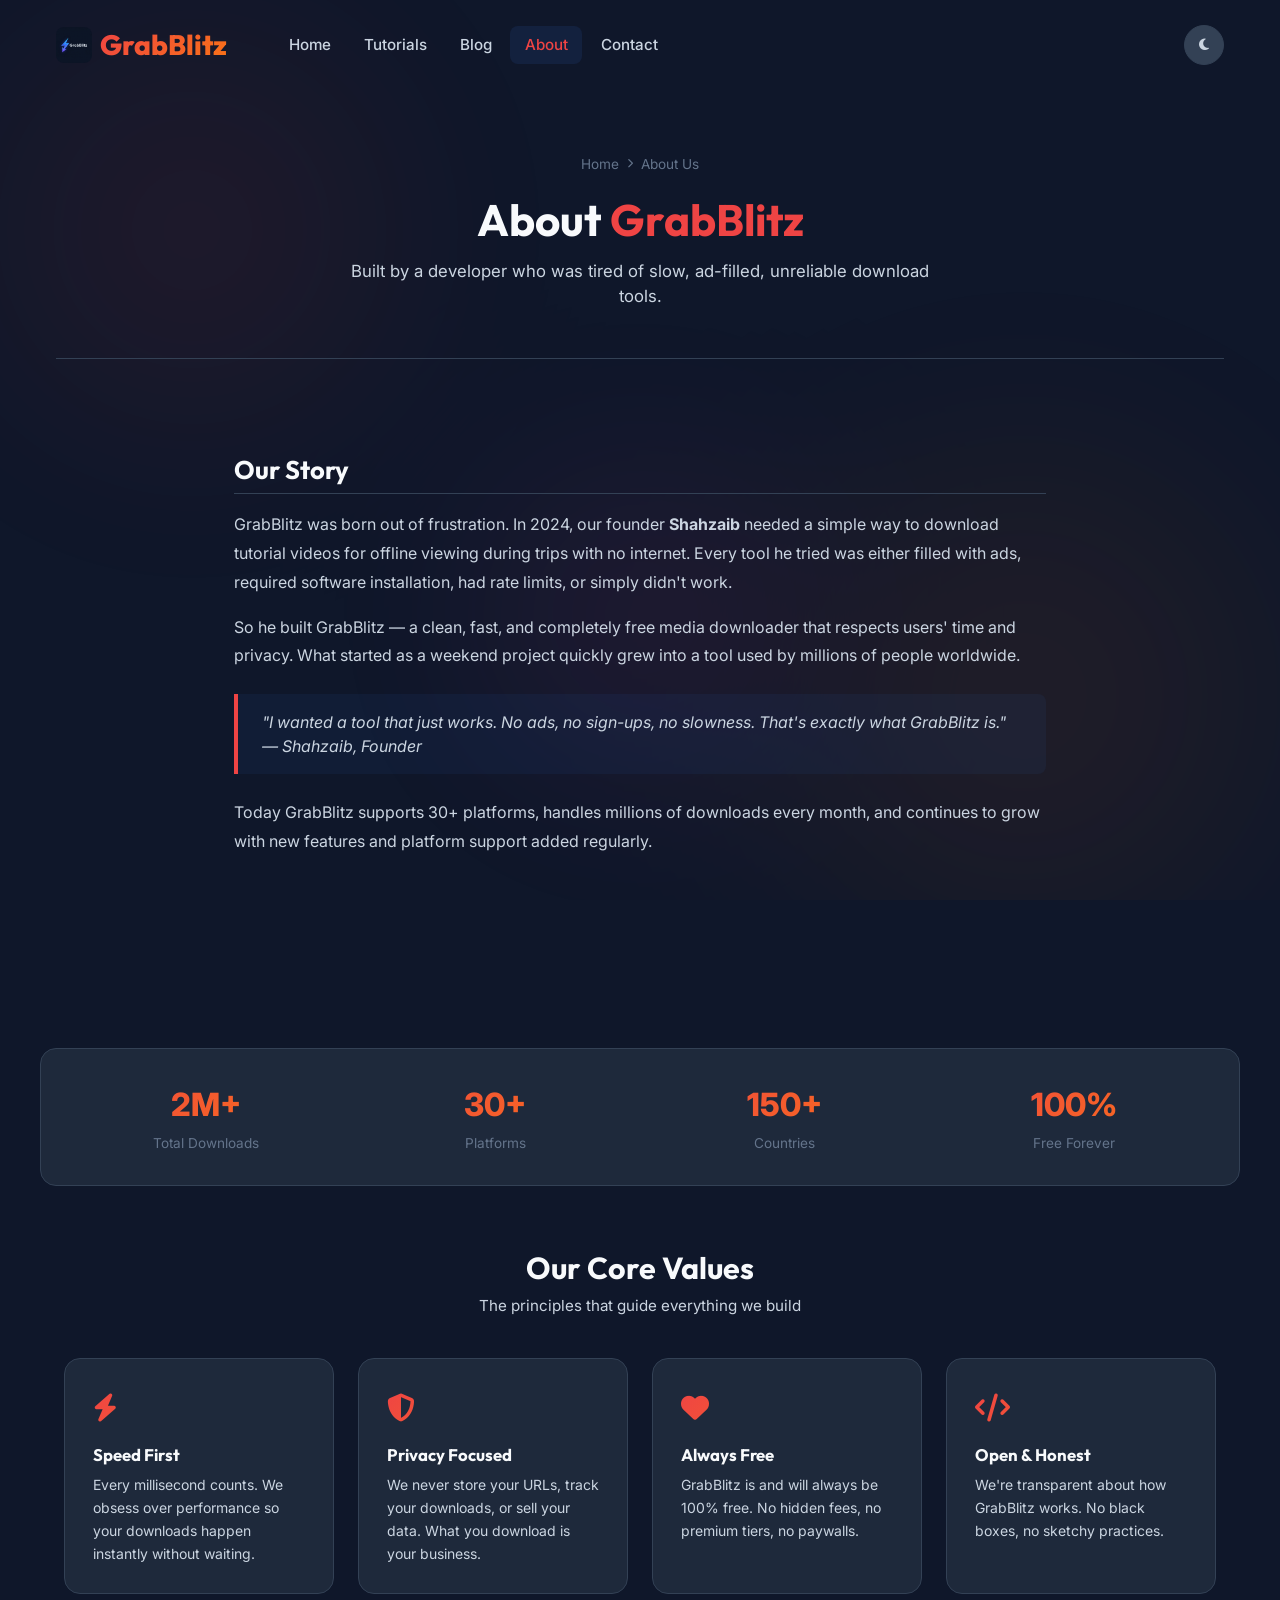
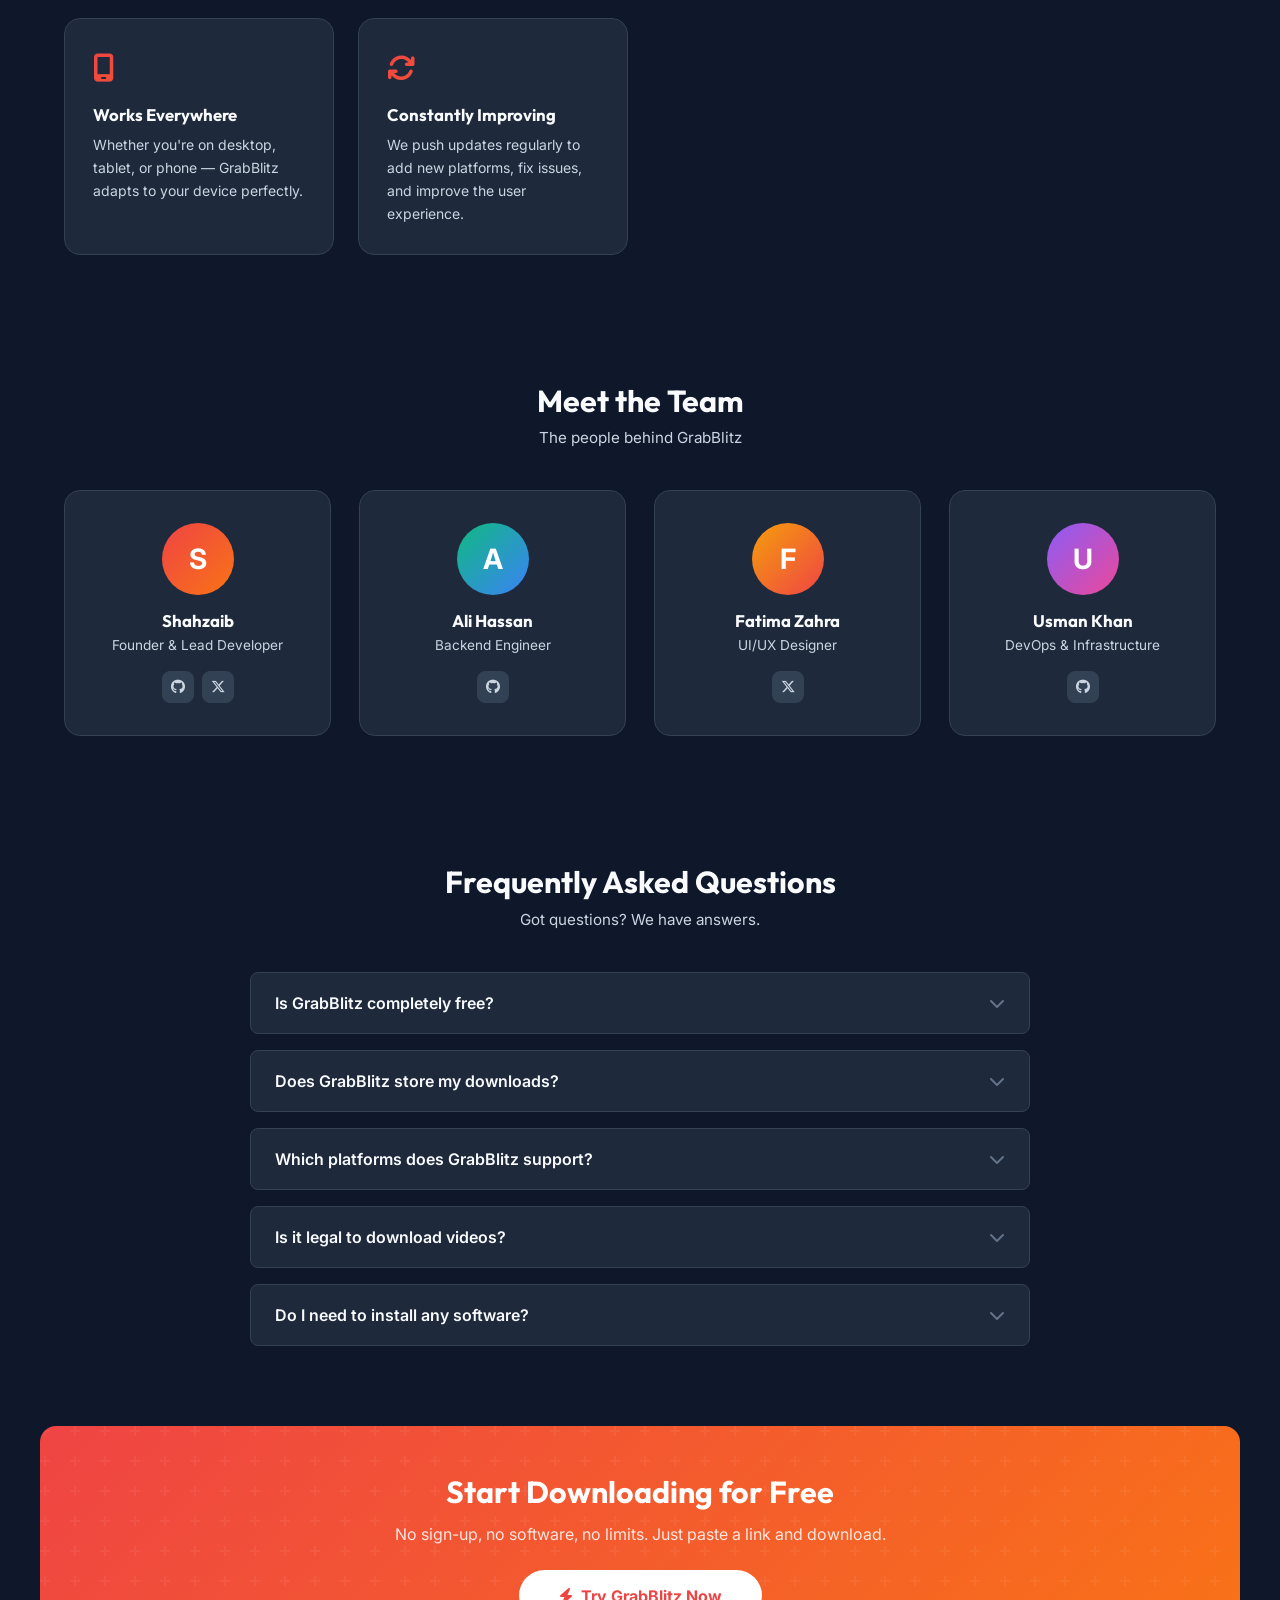
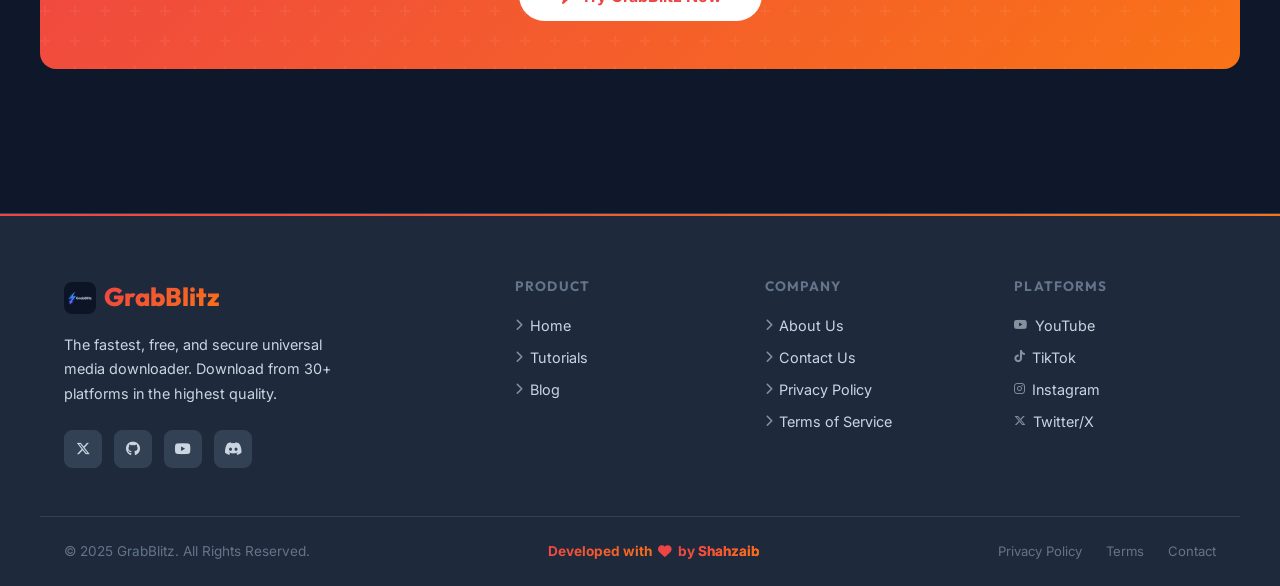
==== client/about.html @ cf0b926b "Initial commit for GrabBlitz" ====
﻿<!DOCTYPE html>
<html lang="en" data-theme="dark">
<head>
    <meta charset="UTF-8">
    <meta name="viewport" content="width=device-width, initial-scale=1.0">
    <meta name="theme-color" content="#0f172a">
    <title>About Us - GrabBlitz | Our Story & Team</title>
    <link rel="icon" type="image/png" href="assets/images/logo.png">
    <meta name="description" content="Learn about GrabBlitz — the team behind the fastest universal media downloader. Our mission, values, and the story of how we built it.">
    <link rel="preconnect" href="https://fonts.googleapis.com">
    <link rel="preconnect" href="https://fonts.gstatic.com" crossorigin>
    <link href="https://fonts.googleapis.com/css2?family=Outfit:wght@400;700;800&family=Inter:wght@400;500;600&display=swap" rel="stylesheet">
    <link rel="stylesheet" href="https://cdnjs.cloudflare.com/ajax/libs/font-awesome/6.4.0/css/all.min.css">
    <link rel="stylesheet" href="assets/css/main.css">
    <link rel="stylesheet" href="assets/css/components.css">
    <link rel="stylesheet" href="assets/css/animations.css">
    <link rel="stylesheet" href="assets/css/footer.css">
</head>
<body>
    <div class="bg-aurora">
        <div class="blob blob-1"></div>
        <div class="blob blob-2"></div>
        <div class="blob blob-3"></div>
    </div>

    <div class="container">
        <header class="navbar">
            <div class="navbar-left">
                <a href="index.html" class="logo">
                    <img src="assets/images/logo.png" alt="GrabBlitz Logo" style="width:36px;height:36px;border-radius:8px;object-fit:cover;">
                    <span>GrabBlitz</span>
                </a>
                <nav class="nav-links">
                    <a href="index.html" class="nav-link">Home</a>
                    <a href="tutorials.html" class="nav-link">Tutorials</a>
                    <a href="blogs.html" class="nav-link">Blog</a>
                    <a href="about.html" class="nav-link active">About</a>
                    <a href="contact.html" class="nav-link">Contact</a>
                </nav>
            </div>
            <div class="navbar-right">
                <button id="themeToggle" class="theme-toggle"><i class="fa-solid fa-moon"></i></button>
                <button class="hamburger" id="hamburgerBtn"><span></span><span></span><span></span></button>
            </div>
        </header>
        <nav class="mobile-nav" id="mobileNav">
            <a href="index.html" class="nav-link">Home</a>
            <a href="tutorials.html" class="nav-link">Tutorials</a>
            <a href="blogs.html" class="nav-link">Blog</a>
            <a href="about.html" class="nav-link active">About</a>
            <a href="contact.html" class="nav-link">Contact</a>
        </nav>

        <main>
            <div class="page-hero">
                <div class="breadcrumb">
                    <a href="index.html">Home</a>
                    <i class="fa-solid fa-chevron-right"></i>
                    <span>About Us</span>
                </div>
                <h1>About <span style="color:var(--accent-primary)">GrabBlitz</span></h1>
                <p>Built by a developer who was tired of slow, ad-filled, unreliable download tools.</p>
            </div>
        </main>
    </div>

    <!-- Our Story -->
    <section style="padding:0 0 4rem;">
        <div class="prose-content" style="max-width:860px;margin:0 auto;padding:0 1.5rem 4rem;">
            <h2>Our Story</h2>
            <p>GrabBlitz was born out of frustration. In 2024, our founder <strong>Shahzaib</strong> needed a simple way to download tutorial videos for offline viewing during trips with no internet. Every tool he tried was either filled with ads, required software installation, had rate limits, or simply didn't work.</p>
            <p>So he built GrabBlitz — a clean, fast, and completely free media downloader that respects users' time and privacy. What started as a weekend project quickly grew into a tool used by millions of people worldwide.</p>
            <blockquote>"I wanted a tool that just works. No ads, no sign-ups, no slowness. That's exactly what GrabBlitz is." — Shahzaib, Founder</blockquote>
            <p>Today GrabBlitz supports 30+ platforms, handles millions of downloads every month, and continues to grow with new features and platform support added regularly.</p>
        </div>
    </section>

    <!-- Stats -->
    <section style="padding:0 1.5rem 4rem;">
        <div style="max-width:var(--max-width);margin:0 auto;">
            <div class="stats-strip">
                <div class="stat-item">
                    <span class="stat-value">2M+</span>
                    <span class="stat-label">Total Downloads</span>
                </div>
                <div class="stat-item">
                    <span class="stat-value">30+</span>
                    <span class="stat-label">Platforms</span>
                </div>
                <div class="stat-item">
                    <span class="stat-value">150+</span>
                    <span class="stat-label">Countries</span>
                </div>
                <div class="stat-item">
                    <span class="stat-value">100%</span>
                    <span class="stat-label">Free Forever</span>
                </div>
            </div>
        </div>
    </section>

    <!-- Values -->
    <section style="padding:0 0 4rem;">
        <div class="section-title-center" style="padding:0 1.5rem;">
            <h2>Our Core Values</h2>
            <p>The principles that guide everything we build</p>
        </div>
        <div class="values-grid">
            <div class="value-card">
                <div class="value-icon"><i class="fa-solid fa-bolt"></i></div>
                <h3>Speed First</h3>
                <p>Every millisecond counts. We obsess over performance so your downloads happen instantly without waiting.</p>
            </div>
            <div class="value-card">
                <div class="value-icon"><i class="fa-solid fa-shield-halved"></i></div>
                <h3>Privacy Focused</h3>
                <p>We never store your URLs, track your downloads, or sell your data. What you download is your business.</p>
            </div>
            <div class="value-card">
                <div class="value-icon"><i class="fa-solid fa-heart"></i></div>
                <h3>Always Free</h3>
                <p>GrabBlitz is and will always be 100% free. No hidden fees, no premium tiers, no paywalls.</p>
            </div>
            <div class="value-card">
                <div class="value-icon"><i class="fa-solid fa-code"></i></div>
                <h3>Open &amp; Honest</h3>
                <p>We're transparent about how GrabBlitz works. No black boxes, no sketchy practices.</p>
            </div>
            <div class="value-card">
                <div class="value-icon"><i class="fa-solid fa-mobile-screen"></i></div>
                <h3>Works Everywhere</h3>
                <p>Whether you're on desktop, tablet, or phone — GrabBlitz adapts to your device perfectly.</p>
            </div>
            <div class="value-card">
                <div class="value-icon"><i class="fa-solid fa-arrows-rotate"></i></div>
                <h3>Constantly Improving</h3>
                <p>We push updates regularly to add new platforms, fix issues, and improve the user experience.</p>
            </div>
        </div>
    </section>

    <!-- Team -->
    <section style="padding:0 0 4rem;">
        <div class="section-title-center" style="padding:0 1.5rem;">
            <h2>Meet the Team</h2>
            <p>The people behind GrabBlitz</p>
        </div>
        <div class="team-grid">
            <div class="team-card">
                <div class="team-avatar">S</div>
                <h3>Shahzaib</h3>
                <p>Founder &amp; Lead Developer</p>
                <div style="display:flex;justify-content:center;gap:0.5rem;margin-top:1rem;">
                    <a href="#" class="social-btn" style="width:32px;height:32px;"><i class="fa-brands fa-github"></i></a>
                    <a href="#" class="social-btn" style="width:32px;height:32px;"><i class="fa-brands fa-x-twitter"></i></a>
                </div>
            </div>
            <div class="team-card">
                <div class="team-avatar" style="background:linear-gradient(135deg,#10b981,#3b82f6);">A</div>
                <h3>Ali Hassan</h3>
                <p>Backend Engineer</p>
                <div style="display:flex;justify-content:center;gap:0.5rem;margin-top:1rem;">
                    <a href="#" class="social-btn" style="width:32px;height:32px;"><i class="fa-brands fa-github"></i></a>
                </div>
            </div>
            <div class="team-card">
                <div class="team-avatar" style="background:linear-gradient(135deg,#f59e0b,#ef4444);">F</div>
                <h3>Fatima Zahra</h3>
                <p>UI/UX Designer</p>
                <div style="display:flex;justify-content:center;gap:0.5rem;margin-top:1rem;">
                    <a href="#" class="social-btn" style="width:32px;height:32px;"><i class="fa-brands fa-x-twitter"></i></a>
                </div>
            </div>
            <div class="team-card">
                <div class="team-avatar" style="background:linear-gradient(135deg,#8b5cf6,#ec4899);">U</div>
                <h3>Usman Khan</h3>
                <p>DevOps &amp; Infrastructure</p>
                <div style="display:flex;justify-content:center;gap:0.5rem;margin-top:1rem;">
                    <a href="#" class="social-btn" style="width:32px;height:32px;"><i class="fa-brands fa-github"></i></a>
                </div>
            </div>
        </div>
    </section>

    <!-- FAQ -->
    <section id="faq" style="padding:0 1.5rem 5rem;">
        <div style="max-width:780px;margin:0 auto;">
            <div class="section-title-center">
                <h2>Frequently Asked Questions</h2>
                <p>Got questions? We have answers.</p>
            </div>
            <div style="display:flex;flex-direction:column;gap:1rem;">
                <div class="faq-item">
                    <button class="faq-q" onclick="toggleFaq(this)">
                        Is GrabBlitz completely free? <i class="fa-solid fa-chevron-down"></i>
                    </button>
                    <div class="faq-a">
                        <p>Yes! GrabBlitz is 100% free with no hidden costs, no sign-up required, and no premium tiers. It will always be free.</p>
                    </div>
                </div>
                <div class="faq-item">
                    <button class="faq-q" onclick="toggleFaq(this)">
                        Does GrabBlitz store my downloads? <i class="fa-solid fa-chevron-down"></i>
                    </button>
                    <div class="faq-a">
                        <p>No. We never store your URLs or downloaded files. Everything is processed in real-time and files are delivered directly to your device.</p>
                    </div>
                </div>
                <div class="faq-item">
                    <button class="faq-q" onclick="toggleFaq(this)">
                        Which platforms does GrabBlitz support? <i class="fa-solid fa-chevron-down"></i>
                    </button>
                    <div class="faq-a">
                        <p>GrabBlitz supports 30+ platforms including YouTube, TikTok, Instagram, Twitter/X, Facebook, Vimeo, SoundCloud, Dailymotion, Twitch, Reddit, Pinterest, and many more.</p>
                    </div>
                </div>
                <div class="faq-item">
                    <button class="faq-q" onclick="toggleFaq(this)">
                        Is it legal to download videos? <i class="fa-solid fa-chevron-down"></i>
                    </button>
                    <div class="faq-a">
                        <p>Downloading videos for personal, offline use is generally acceptable. However, distributing copyrighted content or using it commercially without permission is illegal. Always respect the content creator's rights.</p>
                    </div>
                </div>
                <div class="faq-item">
                    <button class="faq-q" onclick="toggleFaq(this)">
                        Do I need to install any software? <i class="fa-solid fa-chevron-down"></i>
                    </button>
                    <div class="faq-a">
                        <p>No installation needed! GrabBlitz works entirely in your web browser. Just paste a URL and download.</p>
                    </div>
                </div>
            </div>
        </div>
    </section>

    <!-- CTA -->
    <div style="padding:0 1.5rem;">
        <div class="cta-banner" style="max-width:var(--max-width);margin:0 auto 4rem;">
            <h2>Start Downloading for Free</h2>
            <p>No sign-up, no software, no limits. Just paste a link and download.</p>
            <a href="index.html" class="btn-white"><i class="fa-solid fa-bolt"></i> Try GrabBlitz Now</a>
        </div>
    </div>

    <!-- Footer -->
    <footer class="site-footer">
        <div class="footer-main">
            <div class="footer-brand">
                <a href="index.html" class="footer-logo">
                    <img src="assets/images/logo.png" alt="GrabBlitz">
                    <span>GrabBlitz</span>
                </a>
                <p>The fastest, free, and secure universal media downloader. Download from 30+ platforms in the highest quality.</p>
                <div class="footer-socials">
                    <a href="#" class="social-btn"><i class="fa-brands fa-x-twitter"></i></a>
                    <a href="#" class="social-btn"><i class="fa-brands fa-github"></i></a>
                    <a href="#" class="social-btn"><i class="fa-brands fa-youtube"></i></a>
                    <a href="#" class="social-btn"><i class="fa-brands fa-discord"></i></a>
                </div>
            </div>
            <div class="footer-col">
                <h4>Product</h4>
                <ul>
                    <li><a href="index.html"><i class="fa-solid fa-chevron-right"></i> Home</a></li>
                    <li><a href="tutorials.html"><i class="fa-solid fa-chevron-right"></i> Tutorials</a></li>
                    <li><a href="blogs.html"><i class="fa-solid fa-chevron-right"></i> Blog</a></li>
                </ul>
            </div>
            <div class="footer-col">
                <h4>Company</h4>
                <ul>
                    <li><a href="about.html"><i class="fa-solid fa-chevron-right"></i> About Us</a></li>
                    <li><a href="contact.html"><i class="fa-solid fa-chevron-right"></i> Contact Us</a></li>
                    <li><a href="privacy.html"><i class="fa-solid fa-chevron-right"></i> Privacy Policy</a></li>
                    <li><a href="terms.html"><i class="fa-solid fa-chevron-right"></i> Terms of Service</a></li>
                </ul>
            </div>
            <div class="footer-col">
                <h4>Platforms</h4>
                <ul>
                    <li><a href="tutorials.html#yt"><i class="fa-brands fa-youtube"></i> YouTube</a></li>
                    <li><a href="tutorials.html#tiktok"><i class="fa-brands fa-tiktok"></i> TikTok</a></li>
                    <li><a href="tutorials.html#instagram"><i class="fa-brands fa-instagram"></i> Instagram</a></li>
                    <li><a href="tutorials.html#twitter"><i class="fa-brands fa-x-twitter"></i> Twitter/X</a></li>
                </ul>
            </div>
        </div>
        <div class="footer-bottom">
            <p>&copy; 2025 GrabBlitz. All Rights Reserved.</p>
            <div class="dev-credit">
                <span>Developed with</span>
                <i class="fa-solid fa-heart"></i>
                <span>by <span>Shahzaib</span></span>
            </div>
            <div class="footer-legal">
                <a href="privacy.html">Privacy Policy</a>
                <a href="terms.html">Terms</a>
                <a href="contact.html">Contact</a>
            </div>
        </div>
    </footer>

    <style>
        .faq-item {
            background: var(--bg-secondary);
            border: 1px solid var(--border-color);
            border-radius: var(--radius-md);
            overflow: hidden;
        }
        .faq-q {
            width: 100%;
            display: flex;
            justify-content: space-between;
            align-items: center;
            padding: 1.25rem 1.5rem;
            background: none;
            border: none;
            color: var(--text-primary);
            font-size: 1rem;
            font-weight: 600;
            cursor: pointer;
            text-align: left;
            font-family: var(--font-sans);
            gap: 1rem;
        }
        .faq-q i { transition: transform 0.3s ease; flex-shrink:0; color: var(--text-muted); }
        .faq-q.open i { transform: rotate(180deg); }
        .faq-a {
            display: none;
            padding: 0 1.5rem 1.25rem;
            color: var(--text-secondary);
            line-height: 1.7;
            font-size: 0.95rem;
        }
        .faq-a.open { display: block; }
    </style>
    <script>
        const themeToggle = document.getElementById('themeToggle');
        const html = document.documentElement;
        const savedTheme = localStorage.getItem('gb-theme') || 'dark';
        html.setAttribute('data-theme', savedTheme);
        themeToggle.querySelector('i').className = savedTheme === 'dark' ? 'fa-solid fa-moon' : 'fa-solid fa-sun';
        themeToggle.addEventListener('click', () => {
            const newTheme = html.getAttribute('data-theme') === 'dark' ? 'light' : 'dark';
            html.setAttribute('data-theme', newTheme);
            localStorage.setItem('gb-theme', newTheme);
            themeToggle.querySelector('i').className = newTheme === 'dark' ? 'fa-solid fa-moon' : 'fa-solid fa-sun';
        });
        document.getElementById('hamburgerBtn').addEventListener('click', () => {
            document.getElementById('mobileNav').classList.toggle('open');
        });
        function toggleFaq(btn) {
            btn.classList.toggle('open');
            btn.nextElementSibling.classList.toggle('open');
        }
    </script>
</body>
</html>
---- client/assets/css/main.css ----
/* main.css - Core variables, resets, and typography */

:root {
  /* Colors - Light Theme (Default) */
  --bg-primary: #f8fafc;
  --bg-secondary: #ffffff;
  --bg-tertiary: #f1f5f9;
  --text-primary: #0f172a;
  --text-secondary: #475569;
  --text-muted: #94a3b8;
  --accent-primary: #ef4444; /* Vibrant Red */
  --accent-secondary: #f97316; /* Bright Orange */
  --accent-gradient: linear-gradient(135deg, var(--accent-primary), var(--accent-secondary));
  --success: #10b981;
  --danger: #ef4444;
  --warning: #f59e0b;
  --border-color: #e2e8f0;
  
  /* Shadows */
  --shadow-sm: 0 1px 2px 0 rgb(0 0 0 / 0.05);
  --shadow-md: 0 4px 6px -1px rgb(0 0 0 / 0.1), 0 2px 4px -2px rgb(0 0 0 / 0.1);
  --shadow-lg: 0 10px 15px -3px rgb(0 0 0 / 0.1), 0 4px 6px -4px rgb(0 0 0 / 0.1);
  --shadow-glow: 0 0 20px rgba(239, 68, 68, 0.5); /* Red glow */

  /* Typography */
  --font-sans: 'Inter', -apple-system, BlinkMacSystemFont, 'Segoe UI', Roboto, 'Helvetica Neue', Arial, sans-serif;
  --font-display: 'Outfit', var(--font-sans);

  /* Layout */
  --max-width: 1200px;
  --radius-sm: 0.375rem;
  --radius-md: 0.5rem;
  --radius-lg: 1rem;
  --radius-full: 9999px;
  
  /* Transitions */
  --transition-fast: 150ms cubic-bezier(0.4, 0, 0.2, 1);
  --transition-normal: 300ms cubic-bezier(0.4, 0, 0.2, 1);
}

[data-theme="dark"] {
  --bg-primary: #0f172a;
  --bg-secondary: #1e293b;
  --bg-tertiary: #334155;
  --text-primary: #f8fafc;
  --text-secondary: #cbd5e1;
  --text-muted: #64748b;
  --border-color: #334155;
  --shadow-sm: 0 1px 2px 0 rgb(0 0 0 / 0.5);
  --shadow-md: 0 4px 6px -1px rgb(0 0 0 / 0.5);
  --shadow-lg: 0 10px 15px -3px rgb(0 0 0 / 0.5);
}

/* Reset & Base Styles */
*, *::before, *::after {
  box-sizing: border-box;
  margin: 0;
  padding: 0;
}

html {
  font-family: var(--font-sans);
  line-height: 1.5;
  -webkit-text-size-adjust: 100%;
  scroll-behavior: smooth;
}

body {
  background-color: var(--bg-primary);
  color: var(--text-primary);
  min-height: 100vh;
  display: flex;
  flex-direction: column;
  transition: background-color var(--transition-normal), color var(--transition-normal);
  overflow-x: hidden;
}

/* Typography */
h1, h2, h3, h4, h5, h6 {
  font-family: var(--font-display);
  font-weight: 700;
  line-height: 1.2;
  color: var(--text-primary);
}

a {
  color: var(--accent-primary);
  text-decoration: none;
  transition: color var(--transition-fast);
}

a:hover {
  color: var(--accent-secondary);
}

ul {
  list-style: none;
}

img, video {
  max-width: 100%;
  height: auto;
  display: block;
}

/* Layout Utilities */
.container {
  width: 100%;
  max-width: var(--max-width);
  margin: 0 auto;
  padding: 0 1rem;
}

main {
  flex: 1;
}

.text-center { text-align: center; }
.mt-4 { margin-top: 1rem; }
.mb-4 { margin-bottom: 1rem; }
.mb-8 { margin-bottom: 2rem; }
.hidden { display: none !important; }

/* Background Aurora Effect */
.bg-aurora {
  position: fixed;
  top: 0;
  left: 0;
  width: 100vw;
  height: 100vh;
  z-index: -1;
  overflow: hidden;
  opacity: 0.4;
  pointer-events: none;
}

[data-theme="dark"] .bg-aurora {
  opacity: 0.15;
}
---- client/assets/css/components.css ----
/* components.css - Reusable UI elements */

/* Header & Nav */
header.navbar {
  display: flex;
  justify-content: space-between;
  align-items: center;
  padding: 1.5rem 0;
}

.logo {
  font-family: var(--font-display);
  font-size: 1.75rem;
  font-weight: 800;
  color: var(--text-primary);
  display: flex;
  align-items: center;
  gap: 0.5rem;
}

.logo span {
  background: var(--accent-gradient);
  -webkit-background-clip: text;
  -webkit-text-fill-color: transparent;
  background-clip: text;
}

.theme-toggle {
  background: var(--bg-tertiary);
  border: 1px solid var(--border-color);
  color: var(--text-secondary);
  width: 40px;
  height: 40px;
  border-radius: var(--radius-full);
  display: flex;
  align-items: center;
  justify-content: center;
  cursor: pointer;
  transition: all var(--transition-fast);
}

.theme-toggle:hover {
  color: var(--text-primary);
  background: var(--bg-secondary);
  transform: translateY(-2px);
}

/* Hero Section */
.hero {
  padding: 4rem 0;
  text-align: center;
}

.hero-title {
  font-size: 3rem;
  margin-bottom: 1rem;
}

.hero-subtitle {
  font-size: 1.125rem;
  color: var(--text-secondary);
  max-width: 600px;
  margin: 0 auto 2.5rem;
}

/* Search Input Group */
.search-container {
  max-width: 800px;
  margin: 0 auto;
  position: relative;
}

.input-group {
  display: flex;
  background: var(--bg-secondary);
  border-radius: var(--radius-full);
  padding: 0.5rem;
  box-shadow: var(--shadow-lg);
  border: 1px solid var(--border-color);
  transition: box-shadow var(--transition-normal);
  position: relative;
  z-index: 10;
}

.input-group:focus-within {
  box-shadow: var(--shadow-glow);
  border-color: var(--accent-primary);
}

.url-input {
  flex: 1;
  border: none;
  background: transparent;
  padding: 1rem 1.5rem;
  font-size: 1.125rem;
  color: var(--text-primary);
  outline: none;
}

.url-input::placeholder {
  color: var(--text-muted);
}

.btn-primary {
  background: var(--accent-gradient);
  color: white;
  border: none;
  border-radius: var(--radius-full);
  padding: 0 2rem;
  font-size: 1.125rem;
  font-weight: 600;
  cursor: pointer;
  display: flex;
  align-items: center;
  gap: 0.5rem;
  transition: all var(--transition-fast);
}

.btn-primary:hover {
  transform: scale(1.02);
  box-shadow: 0 4px 12px rgba(59, 130, 246, 0.4);
}

.input-actions {
  display: flex;
  align-items: center;
  gap: 0.5rem;
  padding-right: 0.5rem;
}

.btn-icon {
  background: transparent;
  border: none;
  color: var(--text-muted);
  width: 40px;
  height: 40px;
  border-radius: var(--radius-full);
  cursor: pointer;
  transition: all var(--transition-fast);
}

.btn-icon:hover {
  background: var(--bg-tertiary);
  color: var(--text-primary);
}

/* Platform Badge */
.platform-badge-container {
  margin-top: 1.5rem;
  min-height: 32px;
}

.platform-badge {
  display: inline-flex;
  align-items: center;
  gap: 0.5rem;
  padding: 0.5rem 1rem;
  background: var(--bg-secondary);
  border: 1px solid var(--border-color);
  border-radius: var(--radius-full);
  font-size: 0.875rem;
  font-weight: 500;
  box-shadow: var(--shadow-sm);
  transition: all var(--transition-normal);
}

/* Results Card */
.result-card {
  background: var(--bg-secondary);
  border-radius: var(--radius-lg);
  border: 1px solid var(--border-color);
  box-shadow: var(--shadow-md);
  overflow: hidden;
  display: grid;
  grid-template-columns: 350px 1fr;
  gap: 0;
  margin-top: 3rem;
}

.media-preview {
  position: relative;
  background: var(--bg-tertiary);
  aspect-ratio: 16/9;
  overflow: hidden;
}

.media-thumbnail {
  width: 100%;
  height: 100%;
  object-fit: cover;
}

.media-duration {
  position: absolute;
  bottom: 0.5rem;
  right: 0.5rem;
  background: rgba(0, 0, 0, 0.7);
  color: white;
  padding: 0.25rem 0.5rem;
  border-radius: var(--radius-sm);
  font-size: 0.75rem;
  font-weight: 600;
}

.media-details {
  padding: 2rem;
  display: flex;
  flex-direction: column;
}

.media-title {
  font-size: 1.5rem;
  margin-bottom: 0.5rem;
  display: -webkit-box;
  -webkit-line-clamp: 2;
  -webkit-box-orient: vertical;
  overflow: hidden;
}

.media-meta {
  display: flex;
  gap: 1rem;
  color: var(--text-secondary);
  font-size: 0.875rem;
  margin-bottom: 1.5rem;
}

/* Tabs */
.tabs {
  display: flex;
  gap: 1rem;
  border-bottom: 1px solid var(--border-color);
  margin-bottom: 1.5rem;
}

.tab-btn {
  background: none;
  border: none;
  padding: 0.75rem 0;
  font-size: 1rem;
  font-weight: 600;
  color: var(--text-muted);
  cursor: pointer;
  position: relative;
}

.tab-btn.active {
  color: var(--accent-primary);
}

.tab-btn.active::after {
  content: '';
  position: absolute;
  bottom: -1px;
  left: 0;
  width: 100%;
  height: 2px;
  background: var(--accent-primary);
}

/* Format Grid */
.format-grid {
  display: grid;
  grid-template-columns: repeat(auto-fill, minmax(150px, 1fr));
  gap: 1rem;
}

.format-card {
  background: var(--bg-tertiary);
  border: 1px solid var(--border-color);
  border-radius: var(--radius-md);
  padding: 1rem;
  text-align: center;
  transition: all var(--transition-fast);
  cursor: pointer;
}

.format-card:hover {
  border-color: var(--accent-primary);
  box-shadow: var(--shadow-sm);
  transform: translateY(-2px);
}

.format-quality {
  font-size: 1.125rem;
  font-weight: 700;
  color: var(--text-primary);
  margin-bottom: 0.25rem;
}

.format-size {
  font-size: 0.875rem;
  color: var(--text-secondary);
  margin-bottom: 0.75rem;
}

.btn-download {
  background: var(--bg-secondary);
  color: var(--accent-primary);
  border: 1px solid var(--accent-primary);
  border-radius: var(--radius-full);
  padding: 0.25rem 1rem;
  font-size: 0.875rem;
  font-weight: 600;
  cursor: pointer;
  transition: all var(--transition-fast);
  width: 100%;
}

.format-card:hover .btn-download {
  background: var(--accent-primary);
  color: white;
}

/* Toasts */
#toastContainer {
  position: fixed;
  bottom: 2rem;
  right: 2rem;
  display: flex;
  flex-direction: column;
  gap: 0.5rem;
  z-index: 1000;
}

.toast {
  background: var(--bg-secondary);
  color: var(--text-primary);
  padding: 1rem 1.5rem;
  border-radius: var(--radius-md);
  box-shadow: var(--shadow-lg);
  border-left: 4px solid var(--accent-primary);
  display: flex;
  align-items: center;
  gap: 0.75rem;
  min-width: 300px;
  animation: slideInRight 0.3s ease forwards;
}

.toast.error { border-left-color: var(--danger); }
.toast.success { border-left-color: var(--success); }

/* History Section */
.history-section {
  padding: 4rem 0;
  border-top: 1px solid var(--border-color);
  margin-top: 4rem;
}

.history-grid {
  display: grid;
  grid-template-columns: repeat(auto-fill, minmax(250px, 1fr));
  gap: 1.5rem;
  margin-top: 2rem;
}

.history-card {
  background: var(--bg-secondary);
  border: 1px solid var(--border-color);
  border-radius: var(--radius-md);
  overflow: hidden;
  cursor: pointer;
  transition: all var(--transition-fast);
}

.history-card:hover {
  transform: translateY(-4px);
  box-shadow: var(--shadow-md);
  border-color: var(--accent-primary);
}

.history-img {
  width: 100%;
  height: 140px;
  object-fit: cover;
}

.history-info {
  padding: 1rem;
}

.history-title {
  font-size: 1rem;
  margin-bottom: 0.5rem;
  white-space: nowrap;
  overflow: hidden;
  text-overflow: ellipsis;
}

/* Responsive */
@media (max-width: 768px) {
  .result-card {
    grid-template-columns: 1fr;
  }
  .hero-title {
    font-size: 2rem;
  }
  .input-group {
    flex-direction: column;
    border-radius: var(--radius-md);
    background: transparent;
    box-shadow: none;
    border: none;
    gap: 0.5rem;
  }
  .url-input {
    width: 100%;
    background: var(--bg-secondary);
    border: 1px solid var(--border-color);
    border-radius: var(--radius-full);
  }
  .btn-primary {
    width: 100%;
    justify-content: center;
    padding: 1rem;
  }
  .input-actions {
    position: absolute;
    right: 1rem;
    top: 0.5rem;
  }
}
---- client/assets/css/animations.css ----
/* animations.css - Keyframes, transitions, and loading states */

/* Blob Animations */
.blob {
  position: absolute;
  filter: blur(80px);
  z-index: -1;
  opacity: 0.6;
  border-radius: 50%;
  animation: float 20s infinite alternate ease-in-out;
}

.blob-1 {
  top: -10%;
  left: -10%;
  width: 50vw;
  height: 50vw;
  background: radial-gradient(circle, var(--accent-primary) 0%, transparent 70%);
  animation-delay: 0s;
}

.blob-2 {
  bottom: -20%;
  right: -10%;
  width: 60vw;
  height: 60vw;
  background: radial-gradient(circle, var(--accent-secondary) 0%, transparent 70%);
  animation-delay: -5s;
  animation-duration: 25s;
}

.blob-3 {
  top: 40%;
  left: 30%;
  width: 40vw;
  height: 40vw;
  background: radial-gradient(circle, #ec4899 0%, transparent 70%);
  animation-delay: -10s;
  animation-duration: 30s;
}

@keyframes float {
  0% { transform: translate(0, 0) scale(1); }
  33% { transform: translate(5%, 10%) scale(1.1); }
  66% { transform: translate(-5%, 5%) scale(0.9); }
  100% { transform: translate(10%, -5%) scale(1.05); }
}

/* Skeleton Loading */
.skeleton {
  background: linear-gradient(
    90deg,
    var(--bg-tertiary) 25%,
    var(--bg-secondary) 50%,
    var(--bg-tertiary) 75%
  );
  background-size: 200% 100%;
  animation: shimmer 1.5s infinite linear;
  border-radius: var(--radius-sm);
}

@keyframes shimmer {
  0% { background-position: -200% 0; }
  100% { background-position: 200% 0; }
}

.skeleton-container {
  background: var(--bg-secondary);
  border-radius: var(--radius-lg);
  border: 1px solid var(--border-color);
  overflow: hidden;
  display: grid;
  grid-template-columns: 350px 1fr;
  margin-top: 3rem;
}

@media (max-width: 768px) {
  .skeleton-container {
    grid-template-columns: 1fr;
  }
}

.skeleton-img {
  width: 100%;
  aspect-ratio: 16/9;
  border-radius: 0;
}

.skeleton-content {
  padding: 2rem;
  display: flex;
  flex-direction: column;
  gap: 1rem;
}

.skeleton-title {
  height: 2rem;
  width: 80%;
  margin-bottom: 1rem;
}

.skeleton-text {
  height: 1rem;
  width: 100%;
}

.skeleton-text.short {
  width: 60%;
}

/* General Animations */
@keyframes slideInRight {
  from { transform: translateX(100%); opacity: 0; }
  to { transform: translateX(0); opacity: 1; }
}

@keyframes fadeOut {
  from { opacity: 1; }
  to { opacity: 0; visibility: hidden; }
}

.fade-out {
  animation: fadeOut 0.3s ease forwards;
}

/* Spinner */
.spinner {
  width: 20px;
  height: 20px;
  border: 2px solid rgba(255, 255, 255, 0.3);
  border-radius: 50%;
  border-top-color: white;
  animation: spin 1s ease-in-out infinite;
}

@keyframes spin {
  to { transform: rotate(360deg); }
}

.btn-primary.loading {
  pointer-events: none;
  opacity: 0.8;
}

.btn-primary.loading .btn-text,
.btn-primary.loading i {
  display: none;
}

.btn-primary.loading::after {
  content: '';
  display: block;
  width: 20px;
  height: 20px;
  border: 2px solid rgba(255, 255, 255, 0.3);
  border-radius: 50%;
  border-top-color: white;
  animation: spin 1s ease-in-out infinite;
}
---- client/assets/css/footer.css ----
/* footer.css - Footer, Navbar Links, Pages CSS */

/* ========== NAVBAR LINKS ========== */
.navbar {
  display: flex;
  justify-content: space-between;
  align-items: center;
  padding: 1.25rem 0;
  position: relative;
  z-index: 100;
}

.navbar-left {
  display: flex;
  align-items: center;
  gap: 3rem;
}

.nav-links {
  display: flex;
  align-items: center;
  gap: 0.25rem;
}

.nav-link {
  color: var(--text-secondary);
  font-size: 0.95rem;
  font-weight: 500;
  padding: 0.5rem 0.9rem;
  border-radius: var(--radius-md);
  transition: all var(--transition-fast);
  position: relative;
}

.nav-link:hover {
  color: var(--accent-primary);
  background: rgba(59, 130, 246, 0.08);
}

.nav-link.active {
  color: var(--accent-primary);
  background: rgba(59, 130, 246, 0.1);
}

.navbar-right {
  display: flex;
  align-items: center;
  gap: 1rem;
}

/* Hamburger Mobile */
.hamburger {
  display: none;
  flex-direction: column;
  gap: 5px;
  background: none;
  border: none;
  cursor: pointer;
  padding: 0.5rem;
}

.hamburger span {
  display: block;
  width: 24px;
  height: 2px;
  background: var(--text-primary);
  border-radius: 2px;
  transition: all var(--transition-fast);
}

.mobile-nav {
  display: none;
  flex-direction: column;
  gap: 0.5rem;
  padding: 1rem 0;
  border-top: 1px solid var(--border-color);
}

.mobile-nav.open {
  display: flex;
}

.mobile-nav .nav-link {
  display: block;
  padding: 0.75rem 1rem;
}

@media (max-width: 768px) {
  .nav-links { display: none; }
  .hamburger { display: flex; }
  .navbar-left { gap: 0; }
}

/* ========== FOOTER ========== */
.site-footer {
  background: var(--bg-secondary);
  border-top: 1px solid var(--border-color);
  margin-top: 5rem;
  position: relative;
  overflow: hidden;
}

.site-footer::before {
  content: '';
  position: absolute;
  top: 0;
  left: 0;
  right: 0;
  height: 2px;
  background: var(--accent-gradient);
}

.footer-main {
  max-width: var(--max-width);
  margin: 0 auto;
  padding: 4rem 1.5rem 3rem;
  display: grid;
  grid-template-columns: 2fr 1fr 1fr 1fr;
  gap: 3rem;
}

/* Brand column */
.footer-brand .footer-logo {
  font-family: var(--font-display);
  font-size: 1.6rem;
  font-weight: 800;
  color: var(--text-primary);
  display: flex;
  align-items: center;
  gap: 0.5rem;
  margin-bottom: 1rem;
}

.footer-brand .footer-logo img {
  width: 32px;
  height: 32px;
  border-radius: 8px;
}

.footer-brand .footer-logo span {
  background: var(--accent-gradient);
  -webkit-background-clip: text;
  -webkit-text-fill-color: transparent;
  background-clip: text;
}

.footer-brand p {
  color: var(--text-secondary);
  font-size: 0.9rem;
  line-height: 1.7;
  max-width: 300px;
  margin-bottom: 1.5rem;
}

.footer-socials {
  display: flex;
  gap: 0.75rem;
}

.social-btn {
  width: 38px;
  height: 38px;
  border-radius: var(--radius-md);
  background: var(--bg-tertiary);
  border: 1px solid var(--border-color);
  color: var(--text-secondary);
  display: flex;
  align-items: center;
  justify-content: center;
  font-size: 0.9rem;
  transition: all var(--transition-fast);
  cursor: pointer;
  text-decoration: none;
}

.social-btn:hover {
  background: var(--accent-gradient);
  border-color: transparent;
  color: white;
  transform: translateY(-3px);
  box-shadow: 0 6px 16px rgba(59, 130, 246, 0.35);
}

/* Footer columns */
.footer-col h4 {
  font-size: 0.85rem;
  font-weight: 700;
  text-transform: uppercase;
  letter-spacing: 0.08em;
  color: var(--text-muted);
  margin-bottom: 1.25rem;
}

.footer-col ul {
  display: flex;
  flex-direction: column;
  gap: 0.65rem;
}

.footer-col ul li a {
  color: var(--text-secondary);
  font-size: 0.9rem;
  transition: all var(--transition-fast);
  display: flex;
  align-items: center;
  gap: 0.4rem;
}

.footer-col ul li a:hover {
  color: var(--accent-primary);
  padding-left: 4px;
}

.footer-col ul li a i {
  font-size: 0.75rem;
  opacity: 0.6;
}

/* Footer Bottom */
.footer-bottom {
  border-top: 1px solid var(--border-color);
  max-width: var(--max-width);
  margin: 0 auto;
  padding: 1.5rem 1.5rem;
  display: flex;
  justify-content: space-between;
  align-items: center;
  flex-wrap: wrap;
  gap: 1rem;
}

.footer-bottom p {
  color: var(--text-muted);
  font-size: 0.85rem;
}

.footer-bottom .dev-credit {
  display: flex;
  align-items: center;
  gap: 0.4rem;
  color: var(--text-muted);
  font-size: 0.85rem;
}

.footer-bottom .dev-credit span {
  background: var(--accent-gradient);
  -webkit-background-clip: text;
  -webkit-text-fill-color: transparent;
  background-clip: text;
  font-weight: 700;
}

.footer-bottom .dev-credit i {
  color: #ef4444;
  animation: heartbeat 1.4s ease infinite;
}

@keyframes heartbeat {
  0%, 100% { transform: scale(1); }
  50% { transform: scale(1.25); }
}

.footer-legal {
  display: flex;
  gap: 1.5rem;
}

.footer-legal a {
  color: var(--text-muted);
  font-size: 0.82rem;
  transition: color var(--transition-fast);
}

.footer-legal a:hover {
  color: var(--accent-primary);
}

@media (max-width: 1024px) {
  .footer-main {
    grid-template-columns: 1fr 1fr;
    gap: 2.5rem;
  }
  .footer-brand {
    grid-column: 1 / -1;
  }
}

@media (max-width: 600px) {
  .footer-main {
    grid-template-columns: 1fr;
    padding: 3rem 1.25rem 2rem;
  }
  .footer-brand {
    grid-column: unset;
  }
  .footer-bottom {
    flex-direction: column;
    text-align: center;
  }
  .footer-legal {
    justify-content: center;
  }
}

/* ========== BLOG CARDS on HOME ========== */
.section-header {
  display: flex;
  justify-content: space-between;
  align-items: flex-end;
  margin-bottom: 2rem;
}

.section-header h2 {
  font-size: 1.9rem;
}

.section-header p {
  color: var(--text-secondary);
  margin-top: 0.4rem;
  font-size: 0.95rem;
}

.view-all-btn {
  display: inline-flex;
  align-items: center;
  gap: 0.5rem;
  color: var(--accent-primary);
  font-weight: 600;
  font-size: 0.9rem;
  transition: all var(--transition-fast);
  white-space: nowrap;
}

.view-all-btn:hover {
  gap: 0.8rem;
  color: var(--accent-secondary);
}

.blog-section {
  padding: 4rem 0;
  border-top: 1px solid var(--border-color);
  margin-top: 3rem;
}

.blog-grid {
  display: grid;
  grid-template-columns: repeat(auto-fill, minmax(300px, 1fr));
  gap: 1.75rem;
}

.blog-card {
  background: var(--bg-secondary);
  border: 1px solid var(--border-color);
  border-radius: var(--radius-lg);
  overflow: hidden;
  transition: all var(--transition-normal);
  display: flex;
  flex-direction: column;
  text-decoration: none;
  color: inherit;
}

.blog-card:hover {
  transform: translateY(-6px);
  box-shadow: var(--shadow-lg);
  border-color: var(--accent-primary);
  color: inherit;
}

.blog-card-img {
  width: 100%;
  height: 180px;
  object-fit: cover;
  background: var(--bg-tertiary);
}

.blog-card-img-placeholder {
  width: 100%;
  height: 180px;
  background: linear-gradient(135deg, var(--accent-primary), var(--accent-secondary));
  display: flex;
  align-items: center;
  justify-content: center;
  font-size: 3rem;
}

.blog-card-body {
  padding: 1.5rem;
  flex: 1;
  display: flex;
  flex-direction: column;
}

.blog-tag {
  display: inline-block;
  background: rgba(59, 130, 246, 0.1);
  color: var(--accent-primary);
  font-size: 0.75rem;
  font-weight: 600;
  padding: 0.25rem 0.75rem;
  border-radius: var(--radius-full);
  margin-bottom: 0.75rem;
  text-transform: uppercase;
  letter-spacing: 0.05em;
}

.blog-card-title {
  font-size: 1.1rem;
  font-weight: 700;
  margin-bottom: 0.5rem;
  line-height: 1.4;
  color: var(--text-primary);
}

.blog-card-excerpt {
  color: var(--text-secondary);
  font-size: 0.875rem;
  line-height: 1.6;
  flex: 1;
}

.blog-card-footer {
  display: flex;
  justify-content: space-between;
  align-items: center;
  margin-top: 1.25rem;
  padding-top: 1rem;
  border-top: 1px solid var(--border-color);
  font-size: 0.8rem;
  color: var(--text-muted);
}

.blog-card-footer i {
  margin-right: 0.3rem;
}

/* ========== TUTORIAL SECTION ========== */
.tutorial-section {
  padding: 4rem 0;
  border-top: 1px solid var(--border-color);
  margin-top: 1rem;
}

.tutorial-grid {
  display: grid;
  grid-template-columns: repeat(auto-fill, minmax(270px, 1fr));
  gap: 1.5rem;
}

.tutorial-card {
  background: var(--bg-secondary);
  border: 1px solid var(--border-color);
  border-radius: var(--radius-lg);
  padding: 1.75rem;
  transition: all var(--transition-fast);
  cursor: pointer;
  position: relative;
  overflow: hidden;
  text-decoration: none;
  color: inherit;
  display: block;
}

.tutorial-card::before {
  content: '';
  position: absolute;
  top: 0;
  left: 0;
  width: 4px;
  height: 100%;
  background: var(--accent-gradient);
  transform: scaleY(0);
  transition: transform var(--transition-fast);
  transform-origin: bottom;
}

.tutorial-card:hover::before {
  transform: scaleY(1);
}

.tutorial-card:hover {
  transform: translateX(4px);
  box-shadow: var(--shadow-md);
  border-color: var(--accent-primary);
  color: inherit;
}

.tutorial-num {
  font-size: 2.5rem;
  font-weight: 800;
  background: var(--accent-gradient);
  -webkit-background-clip: text;
  -webkit-text-fill-color: transparent;
  background-clip: text;
  line-height: 1;
  margin-bottom: 0.75rem;
}

.tutorial-card h3 {
  font-size: 1.05rem;
  margin-bottom: 0.5rem;
}

.tutorial-card p {
  color: var(--text-secondary);
  font-size: 0.875rem;
  line-height: 1.6;
}

.tutorial-card .read-link {
  display: inline-flex;
  align-items: center;
  gap: 0.4rem;
  color: var(--accent-primary);
  font-size: 0.85rem;
  font-weight: 600;
  margin-top: 1rem;
  transition: gap var(--transition-fast);
}

.tutorial-card:hover .read-link {
  gap: 0.7rem;
}

/* ========== STATS STRIP ========== */
.stats-strip {
  display: grid;
  grid-template-columns: repeat(4, 1fr);
  gap: 1.5rem;
  background: var(--bg-secondary);
  border: 1px solid var(--border-color);
  border-radius: var(--radius-lg);
  padding: 2rem;
  margin-top: 3rem;
  text-align: center;
}

.stat-item {
  display: flex;
  flex-direction: column;
  gap: 0.25rem;
}

.stat-value {
  font-size: 2rem;
  font-weight: 800;
  background: var(--accent-gradient);
  -webkit-background-clip: text;
  -webkit-text-fill-color: transparent;
  background-clip: text;
}

.stat-label {
  font-size: 0.85rem;
  color: var(--text-muted);
}

@media (max-width: 600px) {
  .stats-strip { grid-template-columns: repeat(2, 1fr); }
}

/* ========== PLATFORM CHIPS STRIP ========== */
.platforms-section {
  padding: 2.5rem 0;
  text-align: center;
}

.platforms-section h3 {
  font-size: 1rem;
  color: var(--text-muted);
  text-transform: uppercase;
  letter-spacing: 0.1em;
  margin-bottom: 1.25rem;
}

.platform-chips {
  display: flex;
  flex-wrap: wrap;
  gap: 0.75rem;
  justify-content: center;
}

.platform-chip {
  display: inline-flex;
  align-items: center;
  gap: 0.5rem;
  background: var(--bg-secondary);
  border: 1px solid var(--border-color);
  border-radius: var(--radius-full);
  padding: 0.45rem 1.1rem;
  font-size: 0.875rem;
  font-weight: 500;
  color: var(--text-secondary);
  transition: all var(--transition-fast);
  cursor: default;
}

.platform-chip:hover {
  border-color: var(--accent-primary);
  color: var(--accent-primary);
  transform: translateY(-2px);
}

/* ========== INNER PAGE STYLES ========== */
.page-hero {
  padding: 4rem 0 3rem;
  text-align: center;
  border-bottom: 1px solid var(--border-color);
  margin-bottom: 3.5rem;
}

.page-hero .breadcrumb {
  display: flex;
  justify-content: center;
  align-items: center;
  gap: 0.5rem;
  margin-bottom: 1.25rem;
  font-size: 0.85rem;
  color: var(--text-muted);
}

.page-hero .breadcrumb a {
  color: var(--text-muted);
  transition: color var(--transition-fast);
}

.page-hero .breadcrumb a:hover {
  color: var(--accent-primary);
}

.page-hero .breadcrumb i {
  font-size: 0.6rem;
}

.page-hero h1 {
  font-size: 2.75rem;
  margin-bottom: 0.75rem;
}

.page-hero p {
  color: var(--text-secondary);
  max-width: 600px;
  margin: 0 auto;
  font-size: 1.05rem;
}

/* Prose / content area */
.prose-content {
  max-width: 780px;
  margin: 0 auto;
  padding-bottom: 4rem;
}

.prose-content h2 {
  font-size: 1.6rem;
  margin: 2.5rem 0 1rem;
  padding-bottom: 0.5rem;
  border-bottom: 1px solid var(--border-color);
}

.prose-content h3 {
  font-size: 1.2rem;
  margin: 1.75rem 0 0.75rem;
}

.prose-content p {
  color: var(--text-secondary);
  line-height: 1.8;
  margin-bottom: 1rem;
  font-size: 1rem;
}

.prose-content ul, .prose-content ol {
  color: var(--text-secondary);
  padding-left: 1.5rem;
  margin-bottom: 1rem;
  display: flex;
  flex-direction: column;
  gap: 0.5rem;
}

.prose-content ul { list-style: disc; }
.prose-content ol { list-style: decimal; }

.prose-content li { line-height: 1.7; }

.prose-content a {
  color: var(--accent-primary);
  text-decoration: underline;
  text-underline-offset: 3px;
}

.prose-content blockquote {
  border-left: 4px solid var(--accent-primary);
  background: rgba(59, 130, 246, 0.06);
  padding: 1rem 1.5rem;
  border-radius: 0 var(--radius-md) var(--radius-md) 0;
  margin: 1.5rem 0;
  color: var(--text-secondary);
  font-style: italic;
}

.prose-content code {
  background: var(--bg-tertiary);
  padding: 0.15rem 0.45rem;
  border-radius: var(--radius-sm);
  font-size: 0.88em;
  color: var(--accent-primary);
}

.prose-content .info-box {
  background: rgba(59, 130, 246, 0.07);
  border: 1px solid rgba(59, 130, 246, 0.25);
  border-radius: var(--radius-md);
  padding: 1.25rem 1.5rem;
  margin: 1.5rem 0;
  display: flex;
  gap: 1rem;
  align-items: flex-start;
}

.prose-content .info-box i {
  color: var(--accent-primary);
  margin-top: 0.1rem;
  flex-shrink: 0;
}

/* Contact form */
.contact-grid {
  display: grid;
  grid-template-columns: 1fr 1.5fr;
  gap: 3rem;
  max-width: 950px;
  margin: 0 auto;
  padding-bottom: 4rem;
}

.contact-info h3 {
  font-size: 1.3rem;
  margin-bottom: 1.25rem;
}

.contact-detail {
  display: flex;
  align-items: flex-start;
  gap: 1rem;
  margin-bottom: 1.5rem;
}

.contact-icon {
  width: 44px;
  height: 44px;
  border-radius: var(--radius-md);
  background: rgba(59, 130, 246, 0.1);
  display: flex;
  align-items: center;
  justify-content: center;
  color: var(--accent-primary);
  flex-shrink: 0;
}

.contact-detail-text h4 {
  font-size: 0.95rem;
  margin-bottom: 0.2rem;
}

.contact-detail-text p {
  color: var(--text-secondary);
  font-size: 0.875rem;
}

.contact-form {
  background: var(--bg-secondary);
  border: 1px solid var(--border-color);
  border-radius: var(--radius-lg);
  padding: 2rem;
}

.form-group {
  margin-bottom: 1.25rem;
}

.form-group label {
  display: block;
  font-size: 0.875rem;
  font-weight: 600;
  margin-bottom: 0.5rem;
  color: var(--text-primary);
}

.form-group input,
.form-group textarea,
.form-group select {
  width: 100%;
  padding: 0.75rem 1rem;
  background: var(--bg-tertiary);
  border: 1px solid var(--border-color);
  border-radius: var(--radius-md);
  color: var(--text-primary);
  font-size: 0.95rem;
  font-family: var(--font-sans);
  transition: border-color var(--transition-fast), box-shadow var(--transition-fast);
  outline: none;
}

.form-group input:focus,
.form-group textarea:focus,
.form-group select:focus {
  border-color: var(--accent-primary);
  box-shadow: 0 0 0 3px rgba(59, 130, 246, 0.15);
}

.form-group textarea {
  resize: vertical;
  min-height: 130px;
}

.form-row {
  display: grid;
  grid-template-columns: 1fr 1fr;
  gap: 1rem;
}

@media (max-width: 860px) {
  .contact-grid { grid-template-columns: 1fr; }
  .form-row { grid-template-columns: 1fr; }
}

/* About Us team cards */
.team-grid {
  display: grid;
  grid-template-columns: repeat(auto-fill, minmax(220px, 1fr));
  gap: 1.75rem;
  max-width: var(--max-width);
  margin: 0 auto 4rem;
  padding: 0 1.5rem;
}

.team-card {
  background: var(--bg-secondary);
  border: 1px solid var(--border-color);
  border-radius: var(--radius-lg);
  padding: 2rem 1.5rem;
  text-align: center;
  transition: all var(--transition-fast);
}

.team-card:hover {
  transform: translateY(-6px);
  box-shadow: var(--shadow-lg);
  border-color: var(--accent-primary);
}

.team-avatar {
  width: 72px;
  height: 72px;
  border-radius: var(--radius-full);
  background: var(--accent-gradient);
  display: flex;
  align-items: center;
  justify-content: center;
  font-size: 1.75rem;
  margin: 0 auto 1rem;
  color: white;
  font-weight: 700;
}

.team-card h3 {
  font-size: 1.05rem;
  margin-bottom: 0.25rem;
}

.team-card p {
  color: var(--text-secondary);
  font-size: 0.85rem;
}

/* Values grid */
.values-grid {
  display: grid;
  grid-template-columns: repeat(auto-fill, minmax(250px, 1fr));
  gap: 1.5rem;
  max-width: var(--max-width);
  margin: 0 auto 4rem;
  padding: 0 1.5rem;
}

.value-card {
  background: var(--bg-secondary);
  border: 1px solid var(--border-color);
  border-radius: var(--radius-lg);
  padding: 1.75rem;
  transition: all var(--transition-fast);
}

.value-card:hover {
  border-color: var(--accent-primary);
  transform: translateY(-4px);
}

.value-icon {
  font-size: 1.75rem;
  margin-bottom: 1rem;
  background: var(--accent-gradient);
  -webkit-background-clip: text;
  -webkit-text-fill-color: transparent;
  background-clip: text;
}

.value-card h3 {
  font-size: 1.05rem;
  margin-bottom: 0.5rem;
}

.value-card p {
  color: var(--text-secondary);
  font-size: 0.875rem;
  line-height: 1.65;
}

/* Section wrapper for inner pages */
.inner-section {
  padding: 0 1.5rem;
  max-width: var(--max-width);
  margin: 0 auto;
}

.section-title-center {
  text-align: center;
  margin-bottom: 2.5rem;
}

.section-title-center h2 {
  font-size: 1.9rem;
  margin-bottom: 0.5rem;
}

.section-title-center p {
  color: var(--text-secondary);
  font-size: 0.95rem;
}

/* Blog inner page */
.blog-hero-img {
  width: 100%;
  max-height: 380px;
  object-fit: cover;
  border-radius: var(--radius-lg);
  margin-bottom: 2.5rem;
}

.blog-meta-bar {
  display: flex;
  align-items: center;
  gap: 1.5rem;
  flex-wrap: wrap;
  margin-bottom: 2rem;
  padding-bottom: 1.5rem;
  border-bottom: 1px solid var(--border-color);
  font-size: 0.875rem;
  color: var(--text-muted);
}

.blog-meta-bar i { margin-right: 0.3rem; }

.blog-author {
  display: flex;
  align-items: center;
  gap: 0.5rem;
  font-weight: 600;
  color: var(--text-secondary);
}

.blog-author-avatar {
  width: 28px;
  height: 28px;
  border-radius: 50%;
  background: var(--accent-gradient);
  display: flex;
  align-items: center;
  justify-content: center;
  color: white;
  font-size: 0.7rem;
  font-weight: 700;
}

/* Pagination */
.pagination {
  display: flex;
  justify-content: center;
  gap: 0.5rem;
  margin: 3rem 0;
}

.page-btn {
  width: 40px;
  height: 40px;
  border: 1px solid var(--border-color);
  border-radius: var(--radius-md);
  background: var(--bg-secondary);
  color: var(--text-secondary);
  display: flex;
  align-items: center;
  justify-content: center;
  cursor: pointer;
  font-size: 0.9rem;
  transition: all var(--transition-fast);
  text-decoration: none;
}

.page-btn:hover, .page-btn.active {
  background: var(--accent-gradient);
  border-color: transparent;
  color: white;
}

/* ========== CTA BANNER ========== */
.cta-banner {
  background: var(--accent-gradient);
  border-radius: var(--radius-lg);
  padding: 3rem 2rem;
  text-align: center;
  margin: 4rem auto;
  max-width: 800px;
  position: relative;
  overflow: hidden;
}

.cta-banner::before {
  content: '';
  position: absolute;
  inset: 0;
  background: url("data:image/svg+xml,%3Csvg width='60' height='60' viewBox='0 0 60 60' xmlns='http://www.w3.org/2000/svg'%3E%3Cg fill='none' fill-rule='evenodd'%3E%3Cg fill='%23ffffff' fill-opacity='0.05'%3E%3Cpath d='M36 34v-4h-2v4h-4v2h4v4h2v-4h4v-2h-4zm0-30V0h-2v4h-4v2h4v4h2V6h4V4h-4zM6 34v-4H4v4H0v2h4v4h2v-4h4v-2H6zM6 4V0H4v4H0v2h4v4h2V6h4V4H6z'/%3E%3C/g%3E%3C/g%3E%3C/svg%3E");
}

.cta-banner h2 {
  color: white;
  font-size: 1.9rem;
  margin-bottom: 0.75rem;
  position: relative;
}

.cta-banner p {
  color: rgba(255,255,255,0.85);
  margin-bottom: 1.5rem;
  position: relative;
}

.cta-banner .btn-white {
  background: white;
  color: var(--accent-primary);
  border: none;
  border-radius: var(--radius-full);
  padding: 0.85rem 2.5rem;
  font-size: 1rem;
  font-weight: 700;
  cursor: pointer;
  transition: all var(--transition-fast);
  display: inline-flex;
  align-items: center;
  gap: 0.5rem;
  position: relative;
  text-decoration: none;
}

.cta-banner .btn-white:hover {
  transform: scale(1.05);
  box-shadow: 0 8px 24px rgba(0,0,0,0.3);
  color: var(--accent-secondary);
}
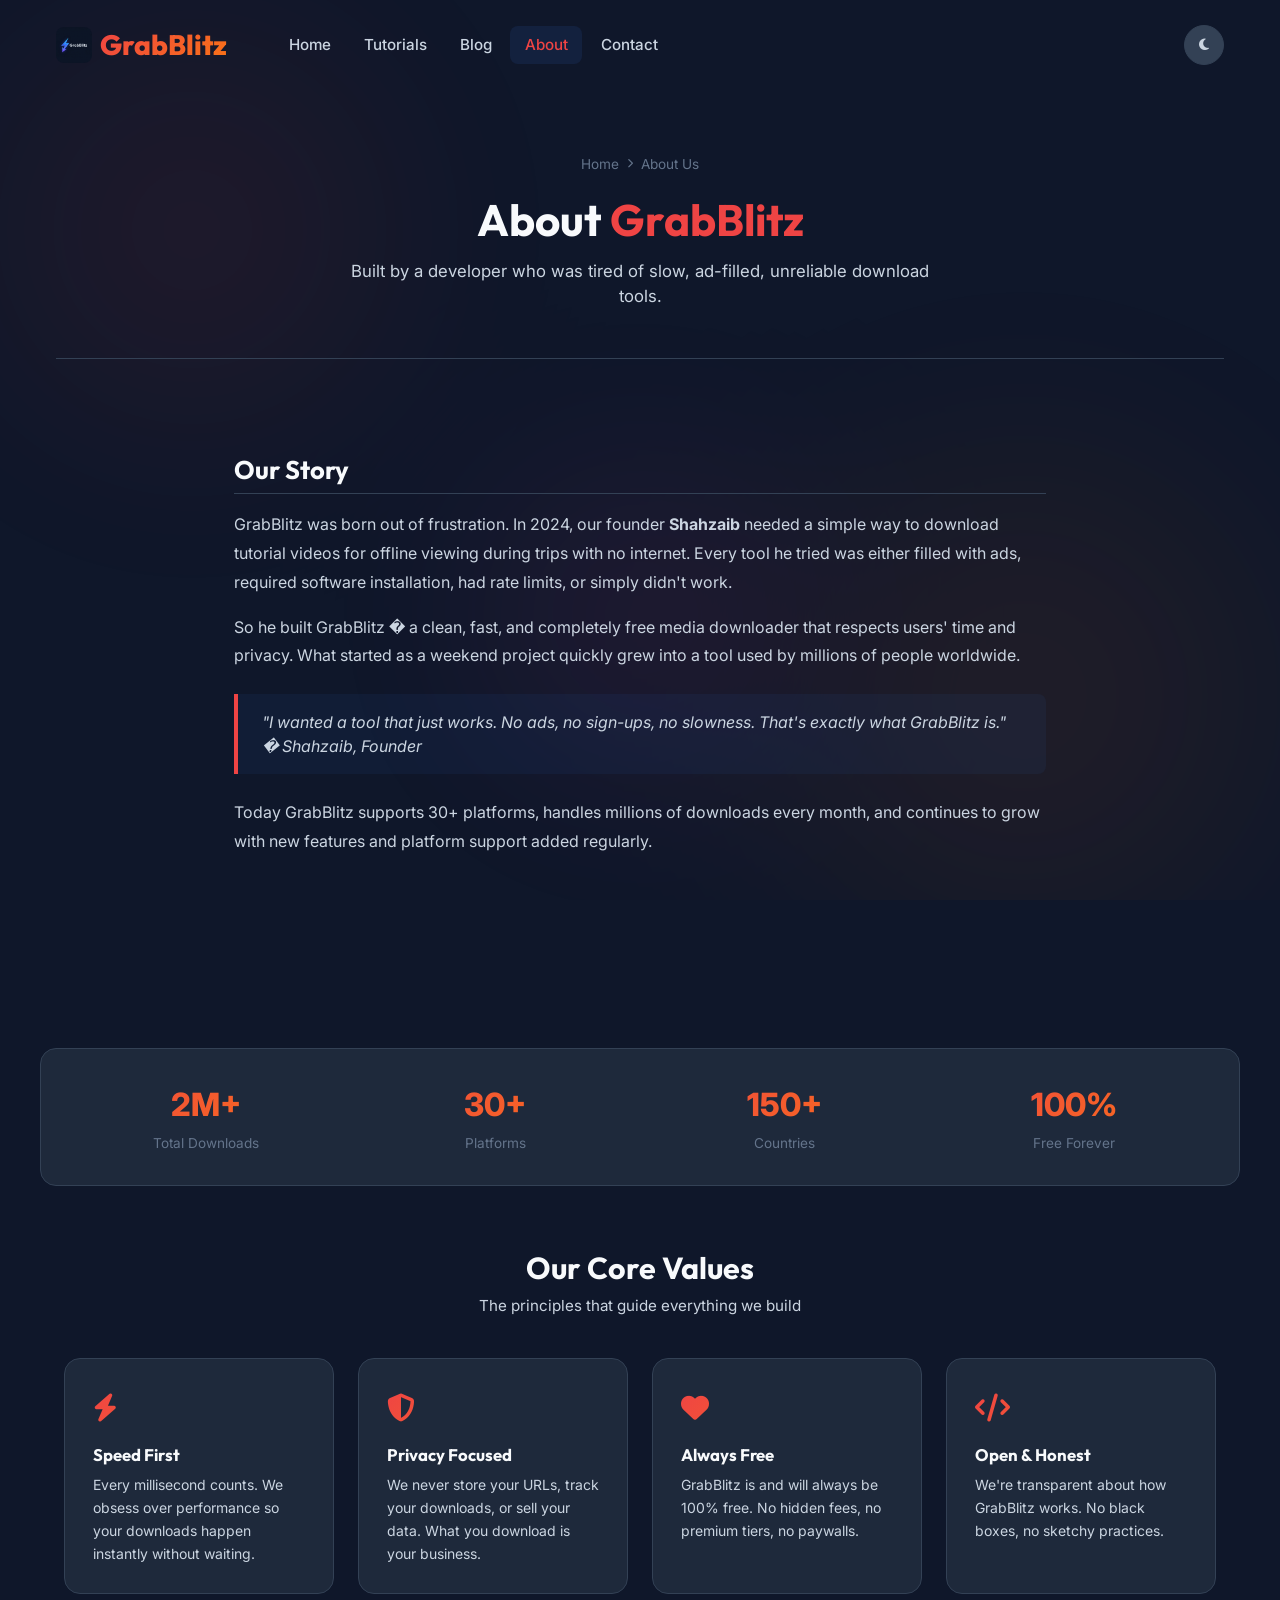
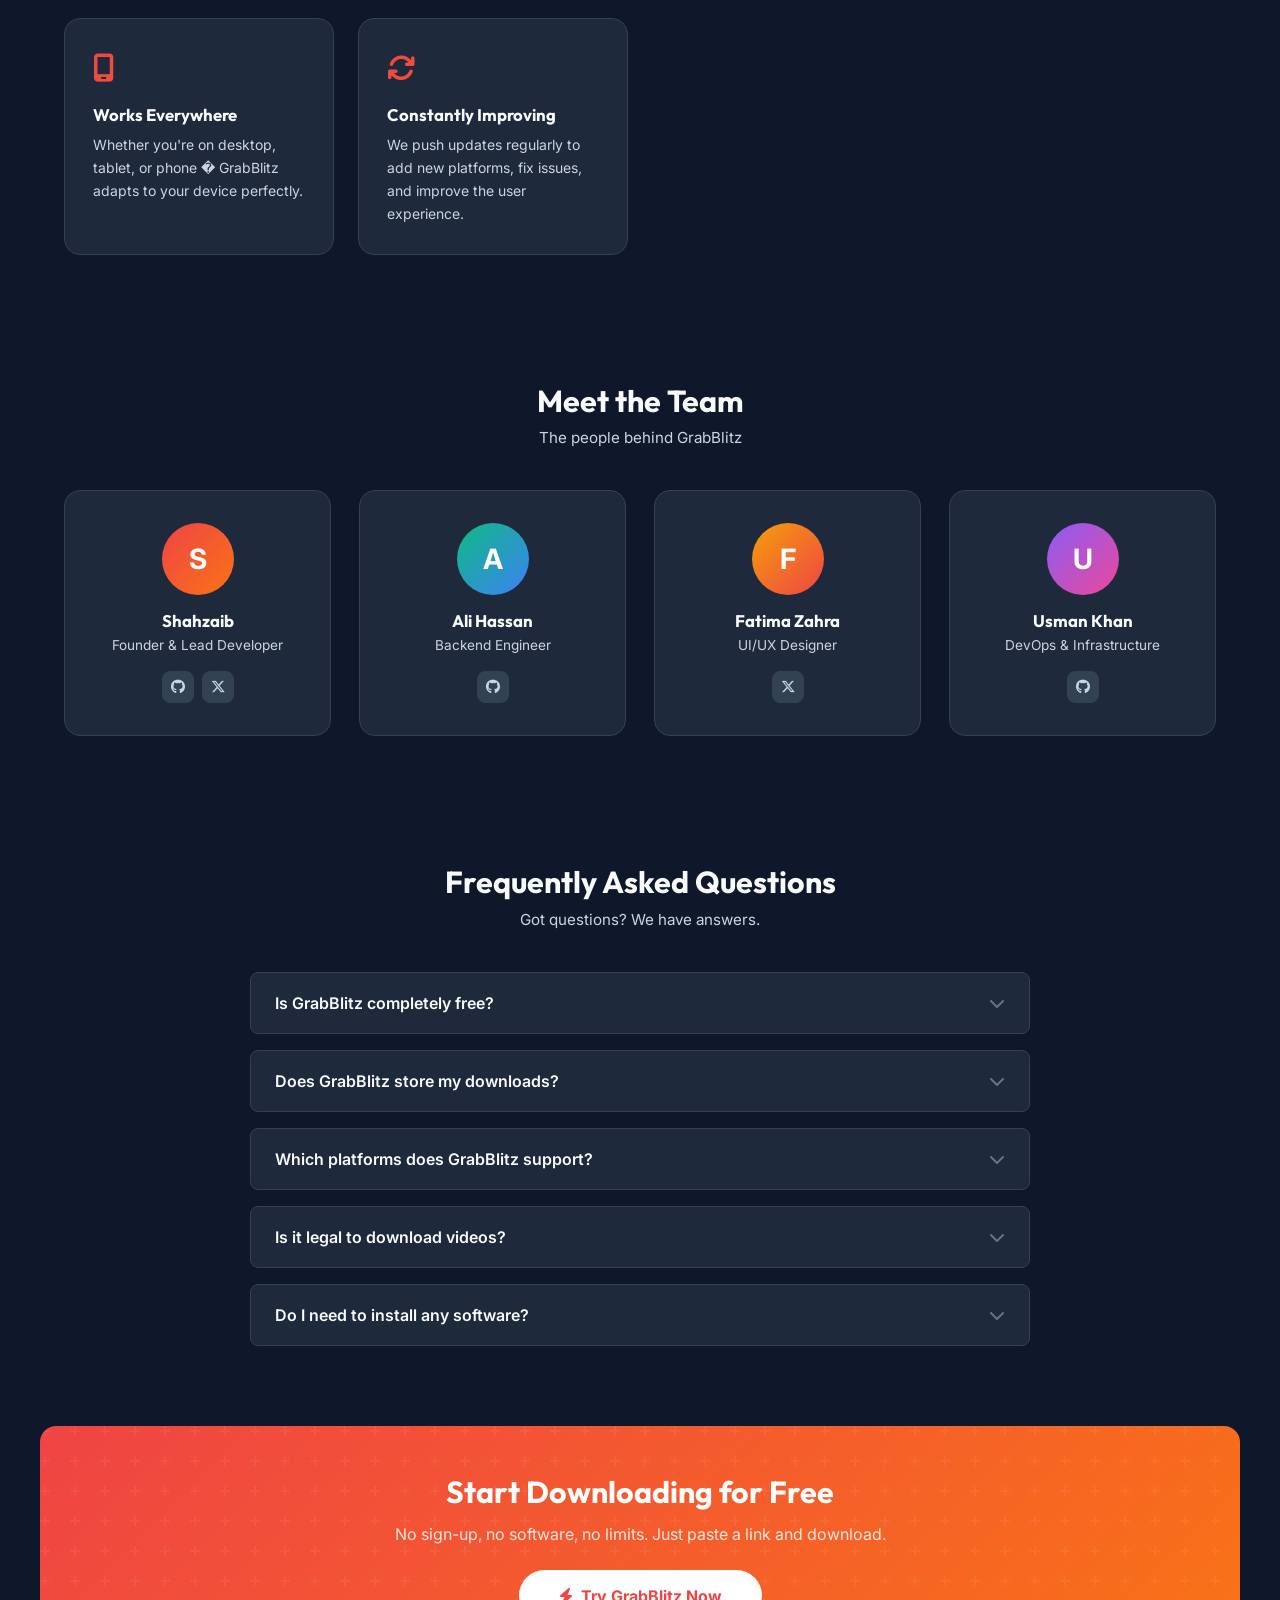
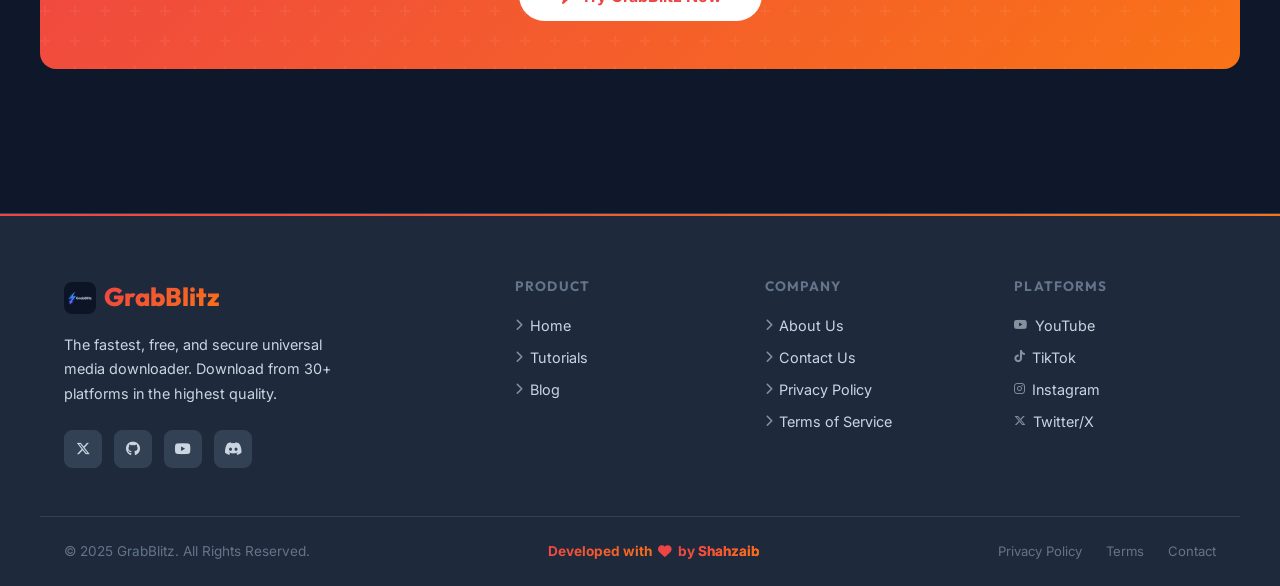
==== commit c339c928: "Implement ad monetization strategy (Banners & Delay Modal)" ====
--- a/client/about.html
+++ b/client/about.html
@@ -1,4 +1,4 @@
-﻿<!DOCTYPE html>
+<!DOCTYPE html>
 <html lang="en" data-theme="dark">
 <head>
     <meta charset="UTF-8">
@@ -6,7 +6,7 @@
     <meta name="theme-color" content="#0f172a">
     <title>About Us - GrabBlitz | Our Story & Team</title>
     <link rel="icon" type="image/png" href="assets/images/logo.png">
-    <meta name="description" content="Learn about GrabBlitz — the team behind the fastest universal media downloader. Our mission, values, and the story of how we built it.">
+    <meta name="description" content="Learn about GrabBlitz � the team behind the fastest universal media downloader. Our mission, values, and the story of how we built it.">
     <link rel="preconnect" href="https://fonts.googleapis.com">
     <link rel="preconnect" href="https://fonts.gstatic.com" crossorigin>
     <link href="https://fonts.googleapis.com/css2?family=Outfit:wght@400;700;800&family=Inter:wght@400;500;600&display=swap" rel="stylesheet">
@@ -69,8 +69,8 @@
         <div class="prose-content" style="max-width:860px;margin:0 auto;padding:0 1.5rem 4rem;">
             <h2>Our Story</h2>
             <p>GrabBlitz was born out of frustration. In 2024, our founder <strong>Shahzaib</strong> needed a simple way to download tutorial videos for offline viewing during trips with no internet. Every tool he tried was either filled with ads, required software installation, had rate limits, or simply didn't work.</p>
-            <p>So he built GrabBlitz — a clean, fast, and completely free media downloader that respects users' time and privacy. What started as a weekend project quickly grew into a tool used by millions of people worldwide.</p>
-            <blockquote>"I wanted a tool that just works. No ads, no sign-ups, no slowness. That's exactly what GrabBlitz is." — Shahzaib, Founder</blockquote>
+            <p>So he built GrabBlitz � a clean, fast, and completely free media downloader that respects users' time and privacy. What started as a weekend project quickly grew into a tool used by millions of people worldwide.</p>
+            <blockquote>"I wanted a tool that just works. No ads, no sign-ups, no slowness. That's exactly what GrabBlitz is." � Shahzaib, Founder</blockquote>
             <p>Today GrabBlitz supports 30+ platforms, handles millions of downloads every month, and continues to grow with new features and platform support added regularly.</p>
         </div>
     </section>
@@ -129,7 +129,7 @@
             <div class="value-card">
                 <div class="value-icon"><i class="fa-solid fa-mobile-screen"></i></div>
                 <h3>Works Everywhere</h3>
-                <p>Whether you're on desktop, tablet, or phone — GrabBlitz adapts to your device perfectly.</p>
+                <p>Whether you're on desktop, tablet, or phone � GrabBlitz adapts to your device perfectly.</p>
             </div>
             <div class="value-card">
                 <div class="value-icon"><i class="fa-solid fa-arrows-rotate"></i></div>
@@ -355,5 +355,6 @@
             btn.nextElementSibling.classList.toggle('open');
         }
     </script>
+<script type="module" src="assets/js/ads.js"></script>
 </body>
 </html>
